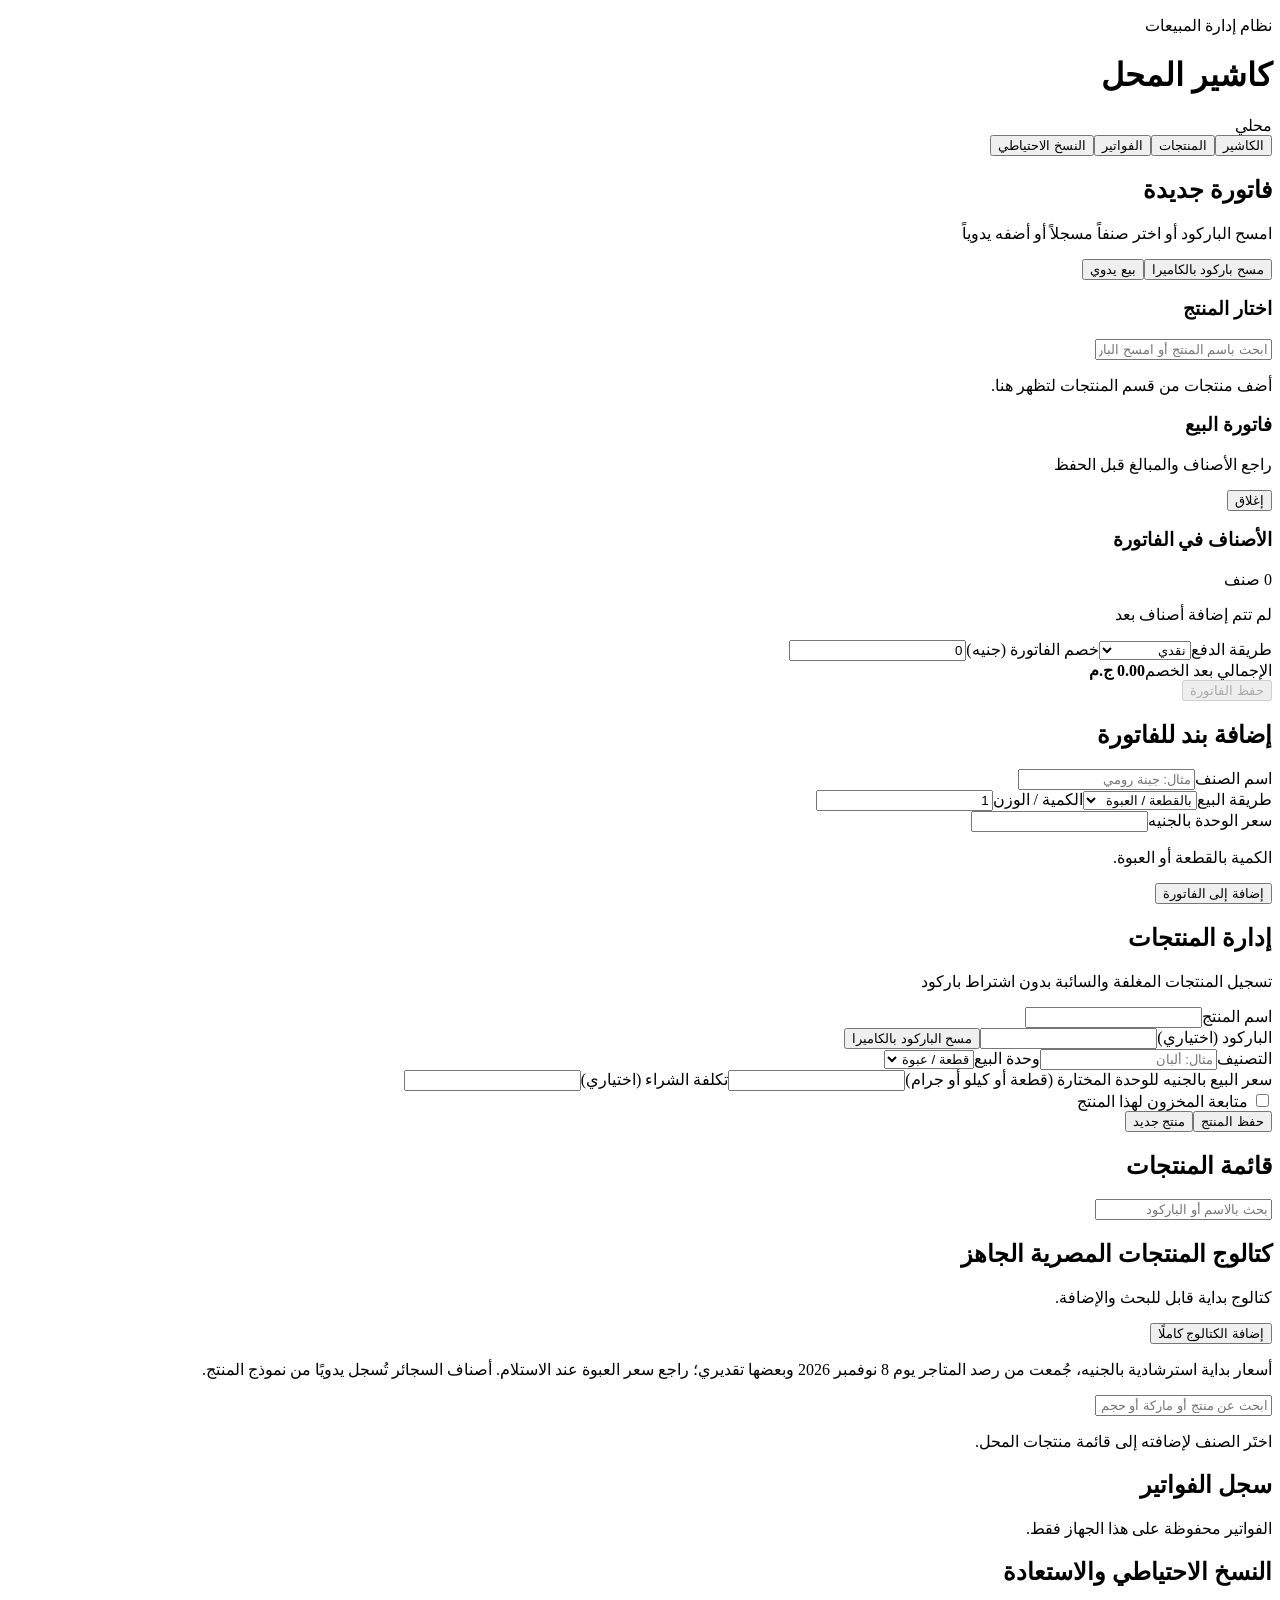
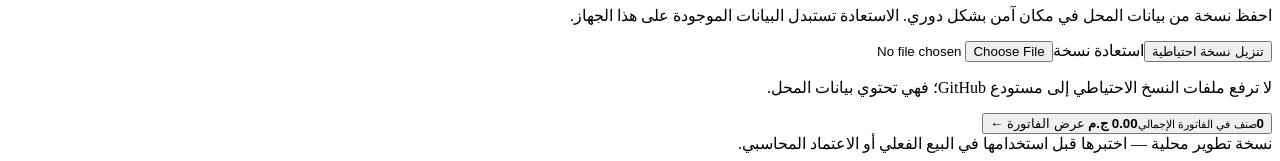
==== android-app/app/src/main/assets/www/index.html @ bf536044 "Add Android POS project file android-app/app/src/main/assets/www/index.html" ====
<!doctype html>
<html lang="ar" dir="rtl">
<head>
<meta charset="utf-8"><meta name="viewport" content="width=device-width,initial-scale=1,viewport-fit=cover">
<meta name="theme-color" content="#173f35"><meta name="description" content="برنامج كاشير ومبيعات محلي للمحلات الصغيرة">
<link rel="manifest" href="manifest.json"><link rel="stylesheet" href="styles.css"><title>كاشير المحل</title>
</head>
<body class="sales-view">
<header class="topbar"><div><p class="eyebrow">نظام إدارة المبيعات</p><h1 id="shopTitle">كاشير المحل</h1></div><span class="offline-tag" id="connectionState">محلي</span></header>
<nav class="tabs" aria-label="أقسام التطبيق">
<button class="tab active" data-view="sale">الكاشير</button><button class="tab" data-view="products">المنتجات</button><button class="tab" data-view="invoices">الفواتير</button><button class="tab" data-view="backup">النسخ الاحتياطي</button>
</nav>
<div id="scannerArea" class="scanner-area" hidden><video id="cameraPreview" playsinline></video><p id="scannerMessage">وجّه كاميرا الموبايل إلى باركود المنتج. عند سماع الرنة ارفع الباركود لمسح الصنف التالي.</p><button class="secondary" id="closeScanner">إغلاق المسح</button></div>
<main class="layout">
<section class="view active" id="view-sale">
<div class="panel">
<div class="section-heading"><div><h2>فاتورة جديدة</h2><p>امسح الباركود أو اختر صنفاً مسجلاً أو أضفه يدوياً</p></div></div>
<div class="actions"><button class="primary" id="scanButton">مسح باركود بالكاميرا</button><button class="secondary" id="manualButton">بيع يدوي</button></div>

<div class="mobile-product-browser">
  <div class="quick-head"><h3>اختار المنتج</h3><input id="quickSearch" placeholder="ابحث باسم المنتج أو امسح الباركود"></div>
  <div id="quickCategories" class="category-list"></div>
  <div id="quickProducts" class="quick-products"><p class="empty">أضف منتجات من قسم المنتجات لتظهر هنا.</p></div>
</div>
<div class="invoice-panel" id="invoicePanel" aria-label="فاتورة البيع">
  <div class="invoice-drawer-top"><div><h3>فاتورة البيع</h3><p>راجع الأصناف والمبالغ قبل الحفظ</p></div><button class="secondary" type="button" id="closeInvoice">إغلاق</button></div>
  <div class="cart-head"><h3>الأصناف في الفاتورة</h3><span id="cartCount">0 صنف</span></div>
  <div id="cartItems" class="cart-items"><p class="empty">لم تتم إضافة أصناف بعد</p></div>
  <div class="checkout-fields"><label>طريقة الدفع<select id="paymentMethod"><option value="cash">نقدي</option><option value="electronic">دفع إلكتروني</option><option value="credit">آجل</option></select></label><label>خصم الفاتورة (جنيه)<input id="discount" type="number" min="0" step="0.01" value="0"></label></div>
  <div class="total-row"><span>الإجمالي بعد الخصم</span><strong id="grandTotal">0.00 ج.م</strong></div>
  <button class="checkout" id="checkoutButton" disabled>حفظ الفاتورة</button>
</div>
</div>
<div class="panel form-panel" id="manualPanel"><h2>إضافة بند للفاتورة</h2>
<form id="itemForm"><label>اسم الصنف<input id="itemName" required placeholder="مثال: جبنة رومي"></label>
<div class="form-grid"><label>طريقة البيع<select id="saleType"><option value="piece">بالقطعة / العبوة</option><option value="weight">بالوزن (كيلو)</option><option value="manual">سعر مباشر يدوي</option></select></label><label>الكمية / الوزن<input id="itemQuantity" type="number" min="0.001" step="0.001" value="1" required></label></div>
<label>سعر الوحدة بالجنيه<input id="itemPrice" type="number" min="0" step="0.01" required></label><p class="hint" id="unitHint">الكمية بالقطعة أو العبوة.</p><button class="primary full">إضافة إلى الفاتورة</button></form></div>
</section>
<section class="view" id="view-products">
<div class="panel"><div class="section-heading"><div><h2>إدارة المنتجات</h2><p>تسجيل المنتجات المغلفة والسائبة بدون اشتراط باركود</p></div></div>
<form id="productForm"><input id="productId" type="hidden"><div class="form-grid"><label>اسم المنتج<input id="productName" required></label><div class="barcode-field"><label for="productBarcode">الباركود (اختياري)<input id="productBarcode" inputmode="numeric" autocomplete="off"></label><button class="secondary" type="button" id="scanProductBarcode">مسح الباركود بالكاميرا</button></div></div>
<div class="form-grid"><label>التصنيف<input id="productCategory" placeholder="مثال: ألبان"></label><label>وحدة البيع<select id="productUnit"><option value="piece">قطعة / عبوة</option><option value="kg">كيلو</option><option value="gram">جرام</option></select></label></div>
<div class="form-grid"><label>سعر البيع بالجنيه للوحدة المختارة (قطعة أو كيلو أو جرام)<input id="productPrice" type="number" min="0" step="0.01" required></label><label>تكلفة الشراء (اختياري)<input id="productCost" type="number" min="0" step="0.01"></label></div>
<label class="check-label"><input id="trackStock" type="checkbox"> متابعة المخزون لهذا المنتج</label><label id="stockLabel" hidden>الرصيد الحالي<input id="productStock" type="number" min="0" step="0.001" value="0"></label>
<div class="actions"><button class="primary" type="submit">حفظ المنتج</button><button class="secondary" type="button" id="resetProduct">منتج جديد</button></div></form></div>
<div class="panel"><div class="quick-head"><h2>قائمة المنتجات</h2><input id="productSearch" placeholder="بحث بالاسم أو الباركود"></div><div id="productList"></div></div>
<div class="panel catalog-panel">
  <div class="section-heading catalog-heading"><div><h2>كتالوج المنتجات المصرية الجاهز</h2><p id="catalogSummary">كتالوج بداية قابل للبحث والإضافة.</p></div><button class="primary" type="button" id="catalogImportAll">إضافة الكتالوج كاملًا</button></div>
  <p class="hint">أسعار بداية استرشادية بالجنيه، جُمعت من رصد المتاجر يوم 8 نوفمبر 2026 وبعضها تقديري؛ راجع سعر العبوة عند الاستلام. أصناف السجائر تُسجل يدويًا من نموذج المنتج.</p>
  <input id="catalogSearch" class="catalog-search" placeholder="ابحث عن منتج أو ماركة أو حجم">
  <div id="catalogCategories" class="category-list"></div>
  <div id="catalogList" class="catalog-list"></div>
  <p class="hint" id="catalogMessage">اختَر الصنف لإضافته إلى قائمة منتجات المحل.</p>
</div>
</section>
<section class="view" id="view-invoices"><div class="panel"><h2>سجل الفواتير</h2><p class="hint">الفواتير محفوظة على هذا الجهاز فقط.</p><div id="invoiceList"></div></div></section>
<section class="view" id="view-backup"><div class="panel"><h2>النسخ الاحتياطي والاستعادة</h2><p>احفظ نسخة من بيانات المحل في مكان آمن بشكل دوري. الاستعادة تستبدل البيانات الموجودة على هذا الجهاز.</p><div class="actions"><button class="primary" id="exportBackup">تنزيل نسخة احتياطية</button><label class="file-button">استعادة نسخة<input id="importBackup" type="file" accept="application/json"></label></div><p class="hint" id="backupMessage">لا ترفع ملفات النسخ الاحتياطي إلى مستودع GitHub؛ فهي تحتوي بيانات المحل.</p></div></section>
</main>
<div class="invoice-backdrop" id="invoiceBackdrop" hidden></div>
<button class="mobile-invoice-toggle" id="mobileInvoiceToggle" type="button" aria-controls="invoicePanel" aria-expanded="false">
  <span class="mobile-invoice-count"><strong id="mobileCartCount">0</strong><small>صنف في الفاتورة</small></span>
  <span class="mobile-invoice-total"><small>الإجمالي</small><strong id="mobileGrandTotal">0.00 ج.م</strong></span>
  <span class="mobile-invoice-action">عرض الفاتورة ←</span>
</button>
<footer>نسخة تطوير محلية — اختبرها قبل استخدامها في البيع الفعلي أو الاعتماد المحاسبي.</footer>
<script src="db.js"></script><script src="catalog.js"></script><script src="app.js"></script>
</body></html>
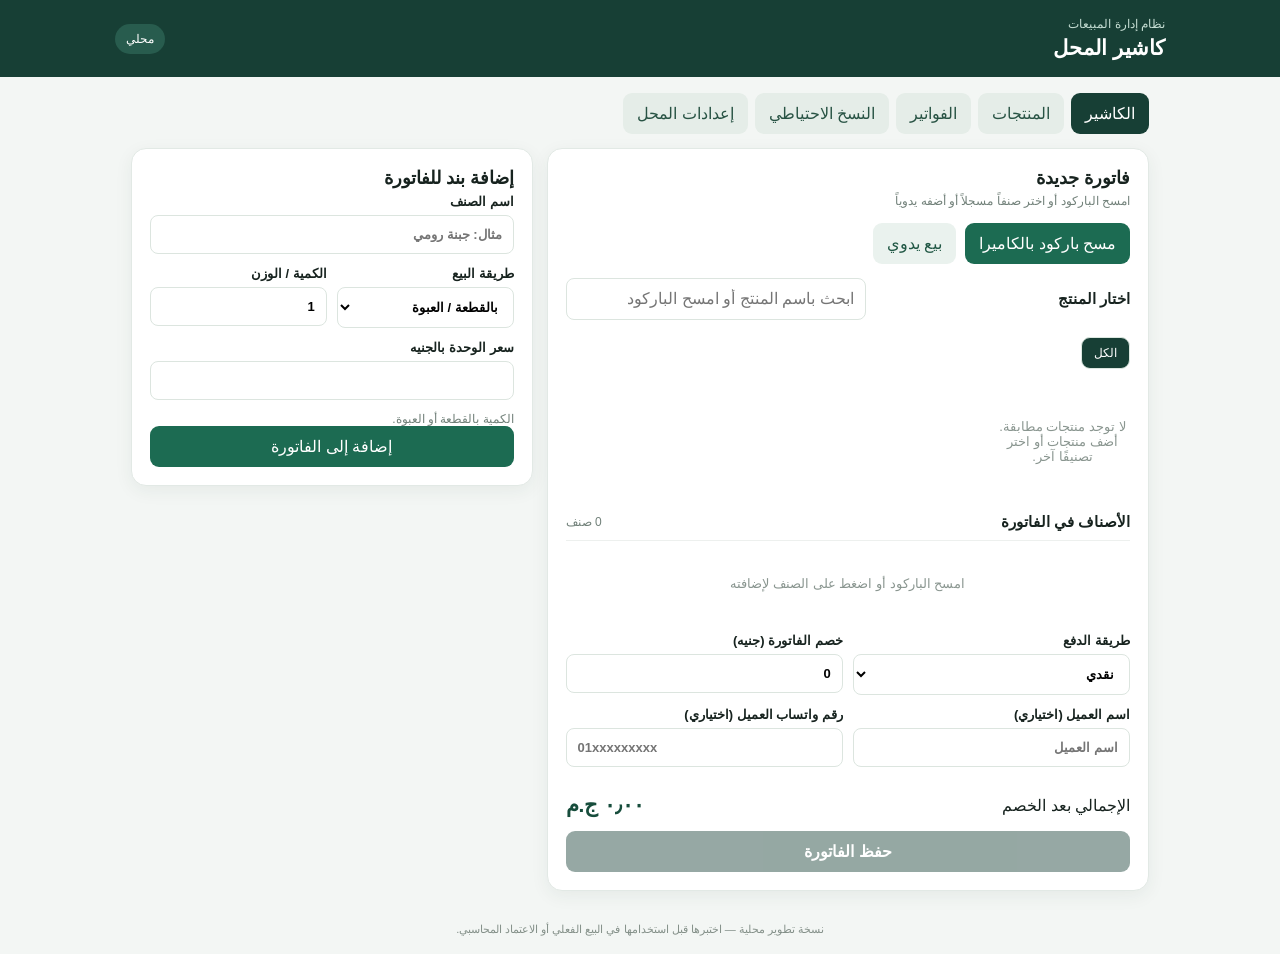
==== commit fd449714: "Sync Android bundled web assets with current POS" ====
--- a/android-app/app/src/main/assets/www/index.html
+++ b/android-app/app/src/main/assets/www/index.html
@@ -8,7 +8,7 @@
 <body class="sales-view">
 <header class="topbar"><div><p class="eyebrow">نظام إدارة المبيعات</p><h1 id="shopTitle">كاشير المحل</h1></div><span class="offline-tag" id="connectionState">محلي</span></header>
 <nav class="tabs" aria-label="أقسام التطبيق">
-<button class="tab active" data-view="sale">الكاشير</button><button class="tab" data-view="products">المنتجات</button><button class="tab" data-view="invoices">الفواتير</button><button class="tab" data-view="backup">النسخ الاحتياطي</button>
+<button class="tab active" data-view="sale">الكاشير</button><button class="tab" data-view="products">المنتجات</button><button class="tab" data-view="invoices">الفواتير</button><button class="tab" data-view="backup">النسخ الاحتياطي</button><button class="tab" data-view="settings">إعدادات المحل</button>
 </nav>
 <div id="scannerArea" class="scanner-area" hidden><video id="cameraPreview" playsinline></video><p id="scannerMessage">وجّه كاميرا الموبايل إلى باركود المنتج. عند سماع الرنة ارفع الباركود لمسح الصنف التالي.</p><button class="secondary" id="closeScanner">إغلاق المسح</button></div>
 <main class="layout">
@@ -27,6 +27,10 @@
   <div class="cart-head"><h3>الأصناف في الفاتورة</h3><span id="cartCount">0 صنف</span></div>
   <div id="cartItems" class="cart-items"><p class="empty">لم تتم إضافة أصناف بعد</p></div>
   <div class="checkout-fields"><label>طريقة الدفع<select id="paymentMethod"><option value="cash">نقدي</option><option value="electronic">دفع إلكتروني</option><option value="credit">آجل</option></select></label><label>خصم الفاتورة (جنيه)<input id="discount" type="number" min="0" step="0.01" value="0"></label></div>
+  <div class="form-grid invoice-customer-fields">
+    <label>اسم العميل (اختياري)<input id="customerName" autocomplete="name" placeholder="اسم العميل"></label>
+    <label>رقم واتساب العميل (اختياري)<input id="customerPhone" type="tel" inputmode="tel" autocomplete="tel" placeholder="01xxxxxxxxx"></label>
+  </div>
   <div class="total-row"><span>الإجمالي بعد الخصم</span><strong id="grandTotal">0.00 ج.م</strong></div>
   <button class="checkout" id="checkoutButton" disabled>حفظ الفاتورة</button>
 </div>
@@ -54,8 +58,35 @@
 </div>
 </section>
 <section class="view" id="view-invoices"><div class="panel"><h2>سجل الفواتير</h2><p class="hint">الفواتير محفوظة على هذا الجهاز فقط.</p><div id="invoiceList"></div></div></section>
+<section class="view" id="view-settings">
+  <div class="panel">
+    <h2>بيانات المحل والفاتورة</h2>
+    <p class="hint">تظهر البيانات التالية في الفواتير المطبوعة والمُرسلة. تحفظ محليًا على هذا الجهاز.</p>
+    <form id="shopSettingsForm">
+      <label>اسم المحل<input id="shopName" required maxlength="70" placeholder="اسم المحل"></label>
+      <div class="form-grid">
+        <label>رقم هاتف المحل<input id="shopPhone" type="tel" inputmode="tel" maxlength="24" placeholder="رقم التواصل"></label>
+        <label>عرض ورق الفاتورة<select id="paperWidth"><option value="58">58 مم</option><option value="80" selected>80 مم</option><option value="A4">A4</option></select></label>
+      </div>
+      <label>العنوان<input id="shopAddress" maxlength="140" placeholder="عنوان المحل"></label>
+      <label>عبارة أسفل الفاتورة<input id="receiptFooter" maxlength="120" value="شكراً لزيارتكم" placeholder="شكراً لزيارتكم"></label>
+      <button class="primary" type="submit">حفظ بيانات المحل</button>
+      <p class="hint" id="settingsMessage" role="status"></p>
+    </form>
+  </div>
+</section>
 <section class="view" id="view-backup"><div class="panel"><h2>النسخ الاحتياطي والاستعادة</h2><p>احفظ نسخة من بيانات المحل في مكان آمن بشكل دوري. الاستعادة تستبدل البيانات الموجودة على هذا الجهاز.</p><div class="actions"><button class="primary" id="exportBackup">تنزيل نسخة احتياطية</button><label class="file-button">استعادة نسخة<input id="importBackup" type="file" accept="application/json"></label></div><p class="hint" id="backupMessage">لا ترفع ملفات النسخ الاحتياطي إلى مستودع GitHub؛ فهي تحتوي بيانات المحل.</p></div></section>
 </main>
+<div class="receipt-modal-backdrop" id="receiptModal" hidden>
+  <section class="receipt-modal" role="dialog" aria-modal="true" aria-labelledby="receiptModalTitle">
+    <div class="receipt-modal-heading"><h2 id="receiptModalTitle">معاينة الفاتورة</h2><button class="secondary" id="closeReceiptModal" type="button">إغلاق</button></div>
+    <div class="receipt-preview" id="receiptPreview"></div>
+    <div class="receipt-actions">
+      <button class="primary" id="receiptPrint" type="button">طباعة الفاتورة</button>
+      <button class="secondary" id="receiptShare" type="button">مشاركة عبر واتساب</button>
+    </div>
+  </section>
+</div>
 <div class="invoice-backdrop" id="invoiceBackdrop" hidden></div>
 <button class="mobile-invoice-toggle" id="mobileInvoiceToggle" type="button" aria-controls="invoicePanel" aria-expanded="false">
   <span class="mobile-invoice-count"><strong id="mobileCartCount">0</strong><small>صنف في الفاتورة</small></span>
--- a/android-app/app/src/main/assets/www/styles.css
+++ b/android-app/app/src/main/assets/www/styles.css
@@ -0,0 +1,178 @@
+:root{font-family:Tahoma,Arial,sans-serif;color:#17231f;background:#f3f6f4}*{box-sizing:border-box}body{margin:0;min-height:100vh}.topbar{background:#173f35;color:#fff;padding:17px max(16px,calc((100vw - 1050px)/2));display:flex;justify-content:space-between;align-items:center;gap:12px}.eyebrow{margin:0 0 5px;color:#c5ddd3;font-size:12px}h1{font-size:21px;margin:0}.offline-tag{font-size:12px;background:#285c4e;padding:8px 11px;border-radius:20px}.tabs{max-width:1050px;margin:16px auto 0;padding:0 16px;display:flex;gap:7px;overflow:auto}.tab{background:#e5ede8;color:#285344;white-space:nowrap}.tab.active{background:#173f35;color:#fff}.layout{max-width:1050px;margin:14px auto;padding:0 16px}.view{display:none}.view.active{display:grid;grid-template-columns:1fr;gap:14px}.panel{background:#fff;border:1px solid #e2e9e5;border-radius:15px;padding:18px;box-shadow:0 5px 18px #183d3010}.section-heading,.quick-head,.cart-head{display:flex;justify-content:space-between;align-items:center;gap:12px}.section-heading{margin-bottom:15px}h2{font-size:18px;margin:0 0 5px}.section-heading p,.hint{font-size:12px;color:#718079;margin:0}.actions{display:flex;gap:9px;margin:12px 0;flex-wrap:wrap}button,.file-button{font:inherit;border:0;border-radius:9px;padding:11px 14px;cursor:pointer}.primary{background:#1c6b52;color:white}.secondary,.file-button{background:#eaf2ee;color:#205744}.full,.checkout{width:100%}.checkout{background:#173f35;color:white;font-weight:bold}.checkout:disabled{opacity:.45}label{display:block;font-size:13px;font-weight:bold;margin:0 0 12px}input,select{display:block;width:100%;margin-top:6px;padding:11px;border:1px solid #dce5df;border-radius:8px;background:white;font:inherit;min-width:0}.form-grid,.checkout-fields{display:grid;grid-template-columns:1fr 1fr;gap:10px}.checkout-fields{margin-top:14px}.cart-head{border-bottom:1px solid #edf0ee;padding:14px 0 9px}.cart-head h3,.quick-head h3{margin:0;font-size:15px}.cart-head span{font-size:12px;color:#718079}.cart-items{min-height:65px}.empty{text-align:center;color:#8a9690;padding:22px 0;font-size:13px}.cart-item,.product-row,.invoice-row{display:flex;justify-content:space-between;align-items:center;gap:10px;padding:11px 0;border-bottom:1px solid #edf0ee}.cart-item small,.product-row small,.invoice-row small{display:block;color:#75827b;margin-top:4px;font-size:11px}.remove{background:#fff0ee;color:#a13b30;padding:7px 9px}.total-row{display:flex;justify-content:space-between;align-items:center;padding:14px 0}.total-row strong{font-size:21px;color:#174d3c}.quick-head{margin:14px 0}.quick-head input{max-width:300px;margin:0}.quick-products{display:grid;grid-template-columns:repeat(auto-fill,minmax(115px,1fr));gap:8px}.quick-product{background:#f0f6f2;color:#1e5742;text-align:right;border:1px solid #e1ebe5}.quick-product small{display:block;font-size:10px;margin-top:5px;color:#687a70}.scanner-area{background:#f4f7f5;padding:12px;border-radius:10px;margin:12px 0}.scanner-area video{width:100%;max-height:230px;background:#14251d;border-radius:8px}.scanner-area p{font-size:12px}.form-panel{max-width:620px}.check-label{display:flex;align-items:center;gap:8px}.check-label input{width:auto;margin:0}.file-button{display:inline-flex;align-items:center;position:relative}.file-button input{position:absolute;inset:0;opacity:0;cursor:pointer}footer{text-align:center;color:#849089;font-size:11px;padding:18px}@media(min-width:800px){#view-sale.active{grid-template-columns:1.2fr .8fr;align-items:start}#view-sale .form-panel{grid-column:2;grid-row:1}#view-sale>.panel:first-child{grid-column:1;grid-row:1}}@media(max-width:560px){.topbar{padding:15px}.panel{padding:14px}.form-grid,.checkout-fields{grid-template-columns:1fr 1fr}.quick-head{align-items:flex-start;flex-direction:column}.quick-head input{max-width:none}.actions>*{flex:1;text-align:center}}
+/* Fast cashier controls */
+.category-list{display:flex;gap:7px;overflow-x:auto;padding:3px 0 10px;margin-bottom:5px}
+.category-chip{white-space:nowrap;background:#eef3f0;color:#345b4a;padding:8px 12px;font-size:12px;border:1px solid #dce8e0}
+.category-chip.active{background:#173f35;color:#fff}
+.quick-card{border:1px solid #e2ebe5;border-radius:10px;padding:7px;background:#fbfdfb;min-width:0}
+.quick-card .quick-product{width:100%;min-height:62px;padding:8px;text-align:right;display:flex;flex-direction:column;justify-content:center;gap:5px}
+.quick-product strong{font-size:13px;line-height:1.35}
+.quick-product small{font-size:11px}
+.weight-chips{display:grid;grid-template-columns:repeat(2,minmax(0,1fr));gap:5px;margin-top:6px}
+.weight-chips button,.qty-controls button{background:#eaf2ee;color:#205744;padding:7px 5px;font-size:11px}
+.qty-controls{display:flex;gap:5px;justify-content:flex-end;margin:6px 0}
+.qty-controls button{min-width:32px;font-size:17px;padding:3px 8px}
+.cart-item>div:last-child{display:flex;flex-direction:column;align-items:flex-end}
+.cart-item .remove{font-size:11px}
+.scanner-area video{object-fit:cover;max-height:260px}
+@media(max-width:560px){.quick-products{grid-template-columns:repeat(2,minmax(0,1fr))}.quick-card{padding:6px}.category-list{margin-left:-2px;margin-right:-2px}}
+
+/* Barcode capture in product form */
+.barcode-field{min-width:0}.barcode-field label{margin-bottom:7px}.barcode-field button{width:100%;font-size:12px;padding:9px 8px}.scanner-choice{display:block;width:100%;margin:7px 0;text-align:right;background:#eaf2ee;color:#205744;border:1px solid #dce8e0}
+
+/* Mobile cashier readability and large touch targets */
+.amount-field{display:block;width:min(100%,220px);margin:9px 0 6px;color:#245743;font-size:14px;font-weight:700}
+.amount-field input{margin-top:5px;min-height:46px;font-size:19px;font-weight:700;border:2px solid #9ab9aa;background:#fbfffc}
+.cart-item-info{flex:1;min-width:0}
+.cart-item-side{display:flex;flex-direction:column;align-items:flex-end;gap:5px}
+.cart-item-side>strong{font-size:18px;font-variant-numeric:tabular-nums}
+.catalog-panel{margin-top:14px}
+.catalog-heading{align-items:flex-start;flex-wrap:wrap}
+.catalog-heading>button{min-height:44px}
+.catalog-search{font-size:17px;margin:10px 0 12px}
+.catalog-list{display:grid;grid-template-columns:1fr 1fr;gap:8px;max-height:520px;overflow:auto;padding:2px}
+.catalog-row{display:flex;align-items:center;justify-content:space-between;gap:8px;min-width:0;padding:10px;border:1px solid #e3ebe6;border-radius:10px;background:#fbfdfb}
+.catalog-row>div{min-width:0;flex:1}
+.catalog-row strong{display:block;font-size:14px;line-height:1.4}
+.catalog-row small{display:block;margin-top:5px;color:#65766d;font-size:12px}
+.catalog-row button{min-width:66px;min-height:42px;padding:8px;font-size:13px;flex-shrink:0}
+.catalog-added{background:#e8efeb;color:#62756b;cursor:default}
+@media(max-width:640px){
+  body{font-size:16px}
+  .topbar{padding:calc(14px + env(safe-area-inset-top)) 12px 14px}
+  h1{font-size:23px}
+  .eyebrow,.offline-tag{font-size:13px}
+  .tabs{position:sticky;top:0;z-index:20;max-width:none;margin:0;padding:8px 9px;background:#fff;border-bottom:1px solid #e4ebe6;gap:6px}
+  .tab{min-height:44px;padding:10px 13px;font-size:15px}
+  .layout{padding:0 9px;margin:10px auto}
+  .panel{padding:15px;border-radius:13px}
+  .section-heading{align-items:flex-start}
+  h2{font-size:20px}
+  .section-heading p,.hint{font-size:14px;line-height:1.55}
+  label{font-size:15px}
+  input,select{min-height:47px;padding:11px 12px;font-size:18px}
+  button,.file-button{min-height:44px;padding:10px 13px;font-size:15px}
+  .form-grid,.checkout-fields{grid-template-columns:1fr}
+  .quick-head{align-items:stretch;flex-direction:column}
+  .quick-head input{max-width:none}
+  .quick-products{grid-template-columns:repeat(2,minmax(0,1fr));gap:8px}
+  .quick-card{padding:7px}
+  .quick-card .quick-product{min-height:76px;padding:10px}
+  .quick-product strong{font-size:15px;line-height:1.45}
+  .quick-product small{font-size:13px}
+  .category-chip{min-height:42px;font-size:14px;padding:9px 13px}
+  .weight-chips button{min-height:44px;font-size:14px}
+  .cart-item{align-items:stretch;flex-direction:column;gap:8px;padding:13px 0}
+  .cart-item-info>strong{font-size:17px;line-height:1.5}
+  .cart-item-info small{font-size:13px;line-height:1.5}
+  .cart-item-side{flex-direction:row;align-items:center;justify-content:space-between;flex-wrap:wrap}
+  .cart-item-side>strong{font-size:20px}
+  .qty-controls button{min-width:42px;min-height:42px;font-size:20px}
+  .remove{min-height:40px;font-size:14px!important}
+  .amount-field{width:100%;max-width:260px;font-size:15px}
+  .total-row strong{font-size:24px}
+  .checkout{min-height:52px;font-size:18px}
+  .product-row,.invoice-row{align-items:flex-start;flex-wrap:wrap}
+  .product-row strong,.invoice-row strong{font-size:16px}
+  .product-row small,.invoice-row small{font-size:13px}
+  .product-row button,.invoice-row button{min-height:42px}
+  .barcode-field button{font-size:15px}
+  .scanner-area{padding:10px}
+  .scanner-area video{max-height:300px}
+  .scanner-area p{font-size:14px;line-height:1.5}
+  .catalog-list{grid-template-columns:1fr;max-height:440px}
+  .catalog-row{padding:11px}
+  .catalog-row strong{font-size:15px}
+  .catalog-row small{font-size:13px}
+  footer{font-size:12px;padding:16px 12px}
+}
+@media(min-width:641px) and (max-width:900px){.catalog-list{grid-template-columns:1fr 1fr}}
+
+/* Mobile cashier redesign: clear product area + always-visible invoice entry */
+.mobile-product-browser{min-width:0}
+.invoice-drawer-top,.mobile-invoice-toggle,.invoice-backdrop{display:none}
+@media(max-width:640px){
+  body{padding-bottom:0;overflow-x:hidden}
+  .topbar{padding:12px 13px calc(12px + env(safe-area-inset-top));min-height:66px}
+  .eyebrow{font-size:11px;margin-bottom:3px}
+  h1{font-size:20px}
+  .offline-tag{font-size:11px;padding:6px 9px}
+  .tabs{position:sticky;top:0;z-index:25;margin:0;padding:7px 8px;gap:6px;box-shadow:0 2px 7px #173f350b}
+  .tab{flex:1;text-align:center;min-height:40px;padding:8px 6px;font-size:13px}
+  .layout{width:100%;max-width:100%;margin:9px auto 0;padding:0 8px 92px}
+  #view-sale.active{display:block}
+  #view-sale>.panel:first-child{width:100%;max-width:none;margin:0;padding:10px;background:transparent;border:0;box-shadow:none}
+  #view-sale>.form-panel{width:100%;max-width:none;margin:12px 0 0;padding:13px}
+  #view-sale .section-heading{margin:0 2px 8px;align-items:center}
+  #view-sale .section-heading h2{font-size:17px;margin:0}
+  #view-sale .section-heading p{font-size:12px;margin-top:3px}
+  #view-sale .actions{display:grid;grid-template-columns:1fr 1fr;gap:7px;margin:8px 0 11px}
+  #view-sale .actions button{min-height:42px;padding:9px 7px;font-size:13px}
+  .mobile-product-browser{padding:11px;background:#fff;border:1px solid #e1e9e4;border-radius:14px;box-shadow:0 2px 8px #183d3008}
+  .quick-head{display:block;margin:0 0 8px}
+  .quick-head h3{font-size:15px;margin:0 0 7px}
+  .quick-head input{width:100%;max-width:none;height:43px;min-height:43px;margin:0;font-size:14px;padding:8px 11px}
+  .category-list{display:flex;flex-wrap:nowrap;gap:6px;overflow-x:auto;overflow-y:hidden;margin:0 -2px 8px;padding:2px 2px 7px;scrollbar-width:thin}
+  .category-chip{flex:0 0 auto;min-height:35px;padding:7px 10px;font-size:12px;border-radius:18px}
+  .quick-products{display:grid;grid-template-columns:repeat(2,minmax(0,1fr));gap:7px;align-items:stretch}
+  .quick-card{min-width:0;overflow:hidden;padding:6px;border-radius:10px;border:1px solid #e5ece7;background:#fbfdfb}
+  .quick-card .quick-product{display:flex;width:100%;min-width:0;min-height:61px;flex-direction:column;justify-content:center;align-items:flex-start;gap:4px;padding:7px 8px;border:0;border-radius:7px;background:#f0f6f2;text-align:right}
+  .quick-product strong{display:-webkit-box;max-width:100%;overflow:hidden;-webkit-box-orient:vertical;-webkit-line-clamp:2;font-size:12px;line-height:1.35;overflow-wrap:anywhere}
+  .quick-product small{font-size:11px;line-height:1.25;white-space:normal}
+  .weight-chips{display:grid;grid-template-columns:repeat(2,minmax(0,1fr));gap:4px;margin-top:5px}
+  .weight-chips button{min-width:0;min-height:34px;padding:5px 2px;font-size:11px;border-radius:6px}
+  .invoice-panel{position:fixed;z-index:51;right:0;bottom:0;left:0;width:100%;max-width:100%;max-height:82dvh;margin:0;padding:14px 13px calc(13px + env(safe-area-inset-bottom));overflow-y:auto;overscroll-behavior:contain;background:#fff;border:0;border-radius:19px 19px 0 0;box-shadow:0 -12px 35px #10271d30;transform:translateY(105%);visibility:hidden;pointer-events:none;transition:transform .22s ease,visibility .22s}
+  body.invoice-open .invoice-panel{transform:translateY(0);visibility:visible;pointer-events:auto}
+  .invoice-drawer-top{display:flex;justify-content:space-between;align-items:center;gap:10px;margin:0 0 5px;padding-bottom:9px;border-bottom:1px solid #edf1ee}
+  .invoice-drawer-top h3{font-size:17px;margin:0}
+  .invoice-drawer-top p{font-size:11px;color:#77847d;margin:3px 0 0}
+  .invoice-drawer-top button{min-height:36px;padding:6px 12px;font-size:12px}
+  .cart-head{margin:0;padding:9px 0 7px;border-bottom:1px solid #edf1ee}
+  .cart-head h3{font-size:13px}
+  .cart-head span{font-size:12px}
+  .cart-items{min-height:35px;max-height:31dvh;overflow-y:auto;overscroll-behavior:contain}
+  .cart-item{display:flex;flex-direction:row;align-items:center;gap:8px;padding:9px 0}
+  .cart-item-info{flex:1 1 58%;min-width:0}
+  .cart-item-info>strong{display:block;font-size:13px;line-height:1.4;overflow-wrap:anywhere}
+  .cart-item-info small{font-size:10px;line-height:1.3}
+  .amount-field{width:100%;max-width:150px;margin:5px 0 2px;font-size:11px}
+  .amount-field input{height:36px;min-height:36px;padding:5px 8px;margin-top:3px;font-size:15px}
+  .cart-item-side{flex:0 0 auto;max-width:40%;display:flex;flex-direction:column;align-items:flex-end;gap:3px}
+  .cart-item-side>strong{font-size:14px;white-space:nowrap}
+  .qty-controls{gap:4px;margin:1px 0}
+  .qty-controls button{min-width:32px;min-height:31px;padding:2px 8px;font-size:16px}
+  .cart-item .remove{min-height:27px;padding:3px 8px;font-size:10px!important}
+  .checkout-fields{display:grid;grid-template-columns:1fr 1fr;gap:8px;margin-top:8px}
+  .checkout-fields label{min-width:0;margin:0;font-size:11px}
+  .checkout-fields input,.checkout-fields select{height:39px;min-height:39px;margin-top:3px;padding:5px 7px;font-size:13px}
+  .total-row{padding:9px 0 7px;font-size:13px}
+  .total-row strong{font-size:18px}
+  .checkout{min-height:44px;padding:9px;font-size:15px}
+  .invoice-backdrop:not([hidden]){display:block;position:fixed;z-index:50;inset:0;background:#0b1812a6;backdrop-filter:blur(2px)}
+  .mobile-invoice-toggle{position:fixed;z-index:40;right:9px;bottom:calc(8px + env(safe-area-inset-bottom));left:9px;display:flex;align-items:center;justify-content:space-between;gap:9px;min-height:62px;padding:8px 12px;border:0;border-radius:13px;background:#173f35;color:#fff;box-shadow:0 5px 20px #10271d45;text-align:right}
+  .mobile-invoice-count,.mobile-invoice-total{display:flex;flex-direction:column;align-items:flex-start;gap:2px;min-width:0}
+  .mobile-invoice-count strong{font-size:20px;line-height:1}
+  .mobile-invoice-count small,.mobile-invoice-total small{font-size:10px;color:#d3e4dc}
+  .mobile-invoice-total strong{font-size:14px;white-space:nowrap}
+  .mobile-invoice-action{padding:8px 10px;border-radius:8px;background:#2b6553;font-size:12px;white-space:nowrap}
+  body.invoice-open .mobile-invoice-toggle{display:none}
+  body:not(.sales-view) .mobile-invoice-toggle{display:none}
+  #view-products.active{display:block}
+  #view-products>.panel{margin-bottom:10px;padding:12px;border-radius:12px}
+  #view-products .section-heading h2,#view-products h2{font-size:17px}
+  #view-products .section-heading p,#view-products .hint{font-size:12px}
+  #view-products .quick-head{display:flex;flex-direction:column;align-items:stretch;gap:6px}
+  #view-products .quick-head input{max-width:none}
+  #view-products .form-grid{grid-template-columns:1fr}
+  #view-products .catalog-list{grid-template-columns:1fr;max-height:360px}
+  footer{padding:12px 10px;font-size:10px}
+}
+@media(max-width:360px){
+  .mobile-invoice-toggle{gap:5px;padding:7px 8px}
+  .mobile-invoice-action{padding:7px 8px;font-size:11px}
+  .checkout-fields{grid-template-columns:1fr}
+  .cart-item-side{max-width:38%}
+}
+@media(min-width:641px){
+  .invoice-panel{display:block}
+  .invoice-drawer-top{display:none}
+}
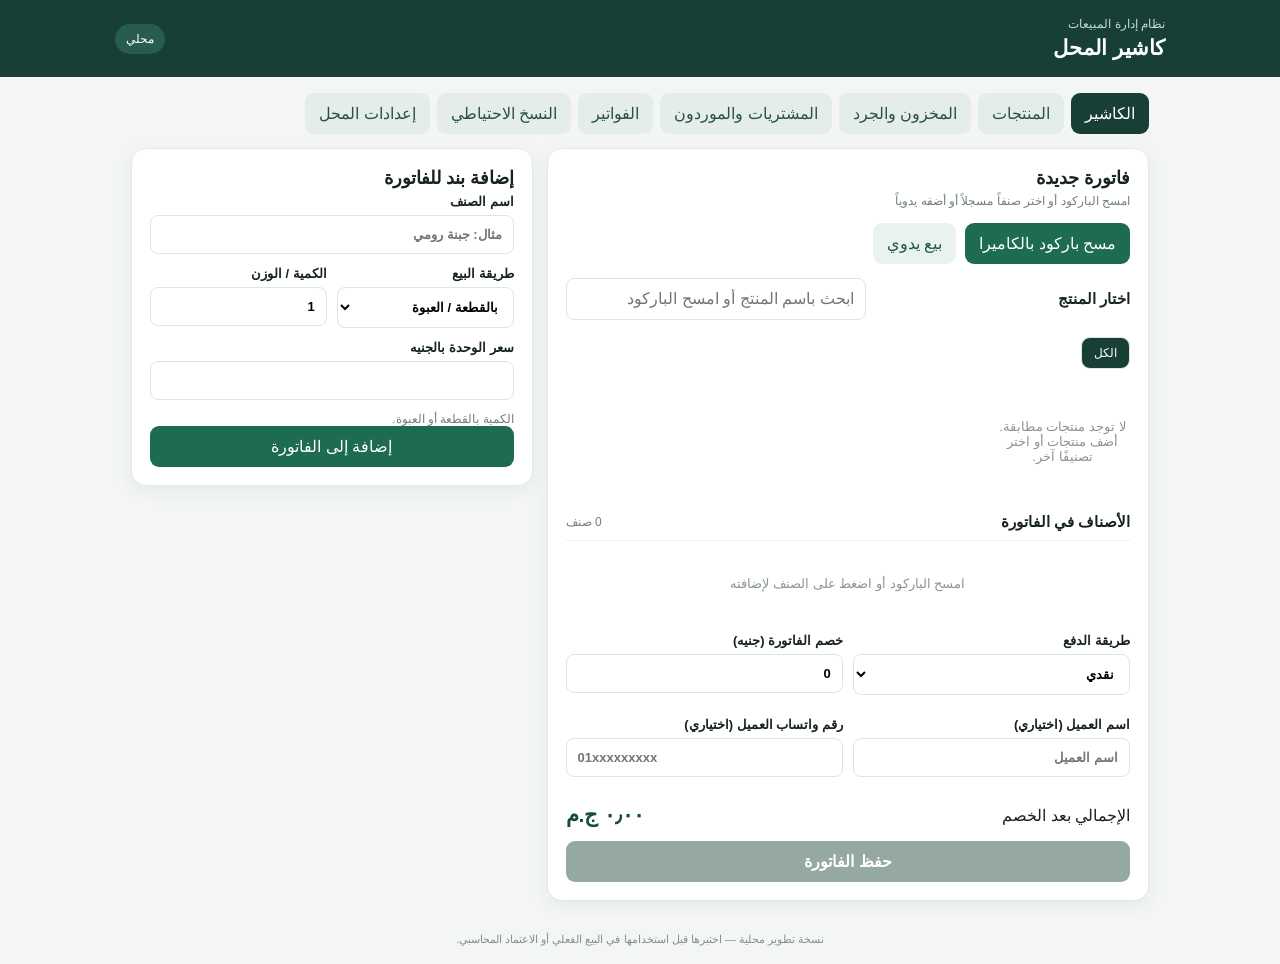
==== commit 6a987175: "Sync Android app assets for inventory and purchasing release" ====
--- a/android-app/app/src/main/assets/www/index.html
+++ b/android-app/app/src/main/assets/www/index.html
@@ -8,7 +8,7 @@
 <body class="sales-view">
 <header class="topbar"><div><p class="eyebrow">نظام إدارة المبيعات</p><h1 id="shopTitle">كاشير المحل</h1></div><span class="offline-tag" id="connectionState">محلي</span></header>
 <nav class="tabs" aria-label="أقسام التطبيق">
-<button class="tab active" data-view="sale">الكاشير</button><button class="tab" data-view="products">المنتجات</button><button class="tab" data-view="invoices">الفواتير</button><button class="tab" data-view="backup">النسخ الاحتياطي</button><button class="tab" data-view="settings">إعدادات المحل</button>
+<button class="tab active" data-view="sale">الكاشير</button><button class="tab" data-view="products">المنتجات</button><button class="tab" data-view="inventory">المخزون والجرد</button><button class="tab" data-view="purchases">المشتريات والموردون</button><button class="tab" data-view="invoices">الفواتير</button><button class="tab" data-view="backup">النسخ الاحتياطي</button><button class="tab" data-view="settings">إعدادات المحل</button>
 </nav>
 <div id="scannerArea" class="scanner-area" hidden><video id="cameraPreview" playsinline></video><p id="scannerMessage">وجّه كاميرا الموبايل إلى باركود المنتج. عند سماع الرنة ارفع الباركود لمسح الصنف التالي.</p><button class="secondary" id="closeScanner">إغلاق المسح</button></div>
 <main class="layout">
@@ -45,7 +45,7 @@
 <form id="productForm"><input id="productId" type="hidden"><div class="form-grid"><label>اسم المنتج<input id="productName" required></label><div class="barcode-field"><label for="productBarcode">الباركود (اختياري)<input id="productBarcode" inputmode="numeric" autocomplete="off"></label><button class="secondary" type="button" id="scanProductBarcode">مسح الباركود بالكاميرا</button></div></div>
 <div class="form-grid"><label>التصنيف<input id="productCategory" placeholder="مثال: ألبان"></label><label>وحدة البيع<select id="productUnit"><option value="piece">قطعة / عبوة</option><option value="kg">كيلو</option><option value="gram">جرام</option></select></label></div>
 <div class="form-grid"><label>سعر البيع بالجنيه للوحدة المختارة (قطعة أو كيلو أو جرام)<input id="productPrice" type="number" min="0" step="0.01" required></label><label>تكلفة الشراء (اختياري)<input id="productCost" type="number" min="0" step="0.01"></label></div>
-<label class="check-label"><input id="trackStock" type="checkbox"> متابعة المخزون لهذا المنتج</label><label id="stockLabel" hidden>الرصيد الحالي<input id="productStock" type="number" min="0" step="0.001" value="0"></label>
+<label class="check-label"><input id="trackStock" type="checkbox"> متابعة المخزون لهذا المنتج</label><div id="stockLabel" hidden><div class="form-grid"><label>الرصيد الحالي<input id="productStock" type="number" min="0" step="0.001" value="0"></label><label>حد التنبيه عند الوصول إلى<input id="productMinStock" type="number" min="0" step="0.001" value="0"></label></div><p class="hint">عند وصول الرصيد إلى هذا الحد يظهر الصنف في تنبيهات النواقص. اتركه صفرًا لإيقاف التنبيه.</p></div>
 <div class="actions"><button class="primary" type="submit">حفظ المنتج</button><button class="secondary" type="button" id="resetProduct">منتج جديد</button></div></form></div>
 <div class="panel"><div class="quick-head"><h2>قائمة المنتجات</h2><input id="productSearch" placeholder="بحث بالاسم أو الباركود"></div><div id="productList"></div></div>
 <div class="panel catalog-panel">
@@ -57,6 +57,128 @@
   <p class="hint" id="catalogMessage">اختَر الصنف لإضافته إلى قائمة منتجات المحل.</p>
 </div>
 </section>
+
+<section class="view" id="view-inventory">
+  <div class="panel">
+    <div class="section-heading">
+      <div><h2>ملخص المخزون</h2><p>الأرصدة الحالية والتنبيهات وقيمة المخزون بالتكلفة المسجلة</p></div>
+      <button class="secondary" id="refreshInventory" type="button">تحديث</button>
+    </div>
+    <div class="stock-summary-grid">
+      <article class="stock-stat"><span>أصناف تتابع مخزونها</span><strong id="stockTrackedCount">0</strong></article>
+      <article class="stock-stat"><span>تحت حد الطلب</span><strong id="stockLowCount">0</strong></article>
+      <article class="stock-stat"><span>نفد المخزون</span><strong id="stockOutCount">0</strong></article>
+      <article class="stock-stat"><span>قيمة المخزون بالتكلفة</span><strong id="stockCostValue">0.00 ج.م</strong></article>
+    </div>
+  </div>
+
+  <div class="panel">
+    <div class="section-heading"><div><h2>تنبيهات المخزون</h2><p>الأصناف التي وصلت إلى حد إعادة الطلب أو نفدت</p></div></div>
+    <div id="inventoryAlerts"><p class="empty">لا توجد تنبيهات.</p></div>
+  </div>
+
+  <div class="panel">
+    <h2>تسوية حركة مخزون</h2>
+    <p class="hint">لتسجيل زيادة أو نقص أو ضبط الرصيد الفعلي مع كتابة سبب واضح. كل تسوية تسجل في سجل الحركة.</p>
+    <form id="stockAdjustmentForm">
+      <label>الصنف<select id="adjustProduct" required></select></label>
+      <div class="form-grid">
+        <label>نوع التسوية<select id="adjustmentType"><option value="add">إضافة كمية</option><option value="remove">خصم كمية</option><option value="set">ضبط الرصيد إلى كمية</option></select></label>
+        <label>الكمية<input id="adjustmentQuantity" type="number" min="0" step="0.001" required inputmode="decimal"></label>
+      </div>
+      <label>سبب التسوية<input id="adjustmentReason" maxlength="120" required placeholder="مثال: بضاعة تالفة / رصيد افتتاحي / تصحيح خطأ"></label>
+      <button class="primary" type="submit">حفظ حركة المخزون</button>
+      <p class="hint" id="adjustmentMessage" role="status"></p>
+    </form>
+  </div>
+
+  <div class="panel">
+    <div class="section-heading"><div><h2>جرد فعلي</h2><p>قارن الكميات الفعلية بالأرصدة المسجلة واعتمد الفروق دفعة واحدة</p></div><button class="primary" id="startStocktakeButton" type="button">بدء جرد جديد</button></div>
+    <div id="stocktakeEditor" hidden>
+      <p class="hint">الجرد الحالي يشمل الأصناف المفعّل لها تتبع المخزون. أدخل الكمية التي وجدتها فعليًا؛ اترك الكمية كما هي إذا لم تعدّ الصنف.</p>
+      <div id="stocktakeRows"></div>
+      <div class="actions"><button class="primary" id="completeStocktakeButton" type="button">اعتماد الجرد وتسوية الأرصدة</button><button class="secondary" id="cancelStocktakeButton" type="button">إلغاء</button></div>
+      <p class="hint" id="stocktakeMessage" role="status"></p>
+    </div>
+    <div id="stocktakeHistory"></div>
+  </div>
+
+  <div class="panel">
+    <div class="section-heading"><div><h2>رصيد الأصناف</h2><p>كل الأصناف التي تتابع مخزونها حاليًا</p></div></div>
+    <div class="table-scroll" id="inventoryTable"></div>
+  </div>
+
+  <div class="panel">
+    <div class="section-heading"><div><h2>آخر حركات المخزون</h2><p>بيع وشراء وتسويات وجرد</p></div></div>
+    <div id="movementList"></div>
+  </div>
+</section>
+
+<section class="view" id="view-purchases">
+  <div class="panel">
+    <h2>إضافة مورد</h2>
+    <form id="supplierForm">
+      <label>اسم المورد<input id="supplierName" required maxlength="90" placeholder="اسم المورد أو الشركة"></label>
+      <div class="form-grid">
+        <label>رقم الهاتف<input id="supplierPhone" type="tel" inputmode="tel" maxlength="24" placeholder="رقم التواصل"></label>
+        <label>رصيد سابق مستحق للمورد (جنيه)<input id="supplierOpeningBalance" type="number" min="0" step="0.01" value="0"></label>
+      </div>
+      <button class="primary" type="submit">حفظ المورد</button>
+      <p class="hint" id="supplierMessage" role="status"></p>
+    </form>
+  </div>
+
+  <div class="panel">
+    <h2>فاتورة مشتريات جديدة</h2>
+    <p class="hint">إضافة المشتريات تزيد رصيد المخزون تلقائيًا، وتحدّث تكلفة الصنف بمتوسط التكلفة المرجح. اختر المورد والمبلغ المدفوع لحساب المديونية.</p>
+    <form id="purchaseItemForm">
+      <label>الصنف<select id="purchaseProduct" required></select></label>
+      <div class="form-grid">
+        <label>الكمية<input id="purchaseQuantity" type="number" min="0.001" step="0.001" value="1" required inputmode="decimal"></label>
+        <label>تكلفة الوحدة<input id="purchaseUnitCost" type="number" min="0" step="0.01" required inputmode="decimal"></label>
+      </div>
+      <button class="secondary" type="submit">إضافة إلى المشتريات</button>
+    </form>
+    <div id="purchaseDraftList"><p class="empty">لم تتم إضافة أصناف إلى فاتورة الشراء.</p></div>
+    <div class="purchase-total-row"><span>إجمالي المشتريات</span><strong id="purchaseDraftTotal">0.00 ج.م</strong></div>
+    <label>المورد<select id="purchaseSupplier"><option value="">بدون مورد محدد</option></select></label>
+    <div class="form-grid">
+      <label>المدفوع الآن<input id="purchasePaidAmount" type="number" min="0" step="0.01" value="0" inputmode="decimal"></label><p class="hint" id="purchaseDuePreview">المتبقي بعد السداد: 0.00 ج.م</p>
+      <label>طريقة الدفع<select id="purchasePaymentMethod"><option value="cash">نقدي</option><option value="electronic">إلكتروني</option></select></label>
+    </div>
+    <label>ملاحظة / رقم فاتورة المورد<input id="purchaseNote" maxlength="140" placeholder="اختياري"></label>
+    <button class="checkout" id="savePurchaseButton" type="button" disabled>حفظ فاتورة المشتريات وتحديث المخزون</button>
+    <p class="hint" id="purchaseMessage" role="status"></p>
+  </div>
+
+  <div class="panel">
+    <h2>سداد حساب مورد</h2>
+    <p class="hint">سجل أي دفعة لاحقة للمورد؛ سيتم خصمها من رصيده المستحق.</p>
+    <form id="supplierPaymentForm">
+      <label>المورد<select id="paymentSupplier" required></select></label>
+      <div class="form-grid">
+        <label>مبلغ السداد<input id="supplierPaymentAmount" type="number" min="0.01" step="0.01" required inputmode="decimal"></label>
+        <label>طريقة السداد<select id="supplierPaymentMethod"><option value="cash">نقدي</option><option value="electronic">إلكتروني</option></select></label>
+      </div>
+      <label>ملاحظة<input id="supplierPaymentNote" maxlength="140" placeholder="رقم إيصال أو ملاحظة"></label>
+      <button class="primary" type="submit">تسجيل السداد</button>
+      <p class="hint" id="supplierPaymentMessage" role="status"></p>
+    </form>
+  </div>
+
+  <div class="panel">
+    <div class="section-heading"><div><h2>الموردون وأرصدتهم</h2><p>الرصيد الموجب يعني مبلغًا مستحقًا للمورد</p></div></div>
+    <div id="supplierList"></div>
+    <label>كشف حساب مورد<select id="statementSupplier"></select></label>
+    <div id="supplierStatement"><p class="empty">اختر موردًا لعرض كشف حسابه.</p></div>
+  </div>
+
+  <div class="panel">
+    <div class="section-heading"><div><h2>سجل المشتريات</h2><p>فواتير الشراء والمدفوع والمتبقي</p></div></div>
+    <div id="purchaseHistory"></div>
+  </div>
+</section>
+
 <section class="view" id="view-invoices"><div class="panel"><h2>سجل الفواتير</h2><p class="hint">الفواتير محفوظة على هذا الجهاز فقط.</p><div id="invoiceList"></div></div></section>
 <section class="view" id="view-settings">
   <div class="panel">
--- a/android-app/app/src/main/assets/www/styles.css
+++ b/android-app/app/src/main/assets/www/styles.css
@@ -176,3 +176,41 @@
   .invoice-panel{display:block}
   .invoice-drawer-top{display:none}
 }
+
+
+/* Receipt and store-profile experience */
+.invoice-customer-fields{margin-top:10px}
+.invoice-row{flex-wrap:wrap}
+.invoice-actions{display:flex;gap:6px;flex-wrap:wrap}
+.invoice-actions button{padding:8px 10px;font-size:12px}
+.receipt-modal-backdrop{position:fixed;inset:0;z-index:1200;background:rgba(9,22,17,.68);display:flex;align-items:center;justify-content:center;padding:12px}
+.receipt-modal-backdrop[hidden]{display:none}
+.receipt-modal{width:min(100%,520px);max-height:94dvh;overflow:hidden;display:flex;flex-direction:column;gap:12px;background:#f4f6f4;border-radius:16px;padding:14px;box-shadow:0 18px 60px rgba(0,0,0,.28)}
+.receipt-modal-heading{display:flex;align-items:center;justify-content:space-between;gap:10px}
+.receipt-modal-heading h2{margin:0}
+.receipt-preview{overflow:auto;overscroll-behavior:contain;max-height:65dvh;background:#fff;border:1px solid #e1e7e3;border-radius:10px;padding:12px}
+.receipt-paper{margin:0 auto;color:#111;background:#fff;font-size:12px}
+.receipt-brand{text-align:center;border-bottom:1px dashed #9aa39d;padding-bottom:8px;margin-bottom:8px}
+.receipt-brand h2{font-size:18px;margin:0 0 5px}
+.receipt-brand p{margin:3px 0;font-size:11px}
+.receipt-meta{display:flex;justify-content:space-between;gap:8px;margin:8px 0}
+.receipt-meta div{display:flex;flex-direction:column;gap:3px}
+.receipt-meta span,.receipt-customer{font-size:10px;color:#424b45}
+.receipt-customer{border-block:1px dashed #aaa;padding:6px 0;margin:6px 0}
+.receipt-customer span{display:block;margin-top:3px}
+.receipt-table{width:100%;border-collapse:collapse;font-size:10px}
+.receipt-table th,.receipt-table td{padding:5px 3px;border-bottom:1px solid #e3e5e3;text-align:right;vertical-align:top}
+.receipt-table th{background:#f1f3f1}
+.receipt-totals{margin-top:8px;border-top:1px dashed #999;padding-top:6px}
+.receipt-totals div{display:flex;justify-content:space-between;gap:8px;padding:3px 0}
+.receipt-grand{font-size:15px;border-top:1px solid #555;margin-top:4px;padding-top:7px!important}
+.receipt-payment{font-size:11px;margin:8px 0}
+.receipt-paper footer{text-align:center;border-top:1px dashed #999;padding-top:8px;margin-top:10px;font-weight:bold}
+.receipt-actions{display:grid;grid-template-columns:1fr 1fr;gap:8px}
+@media(max-width:420px){
+  .receipt-modal{padding:10px;border-radius:12px}
+  .receipt-modal-backdrop{padding:7px}
+  .invoice-actions{width:100%}
+  .invoice-actions button{flex:1}
+  .receipt-actions{grid-template-columns:1fr}
+}
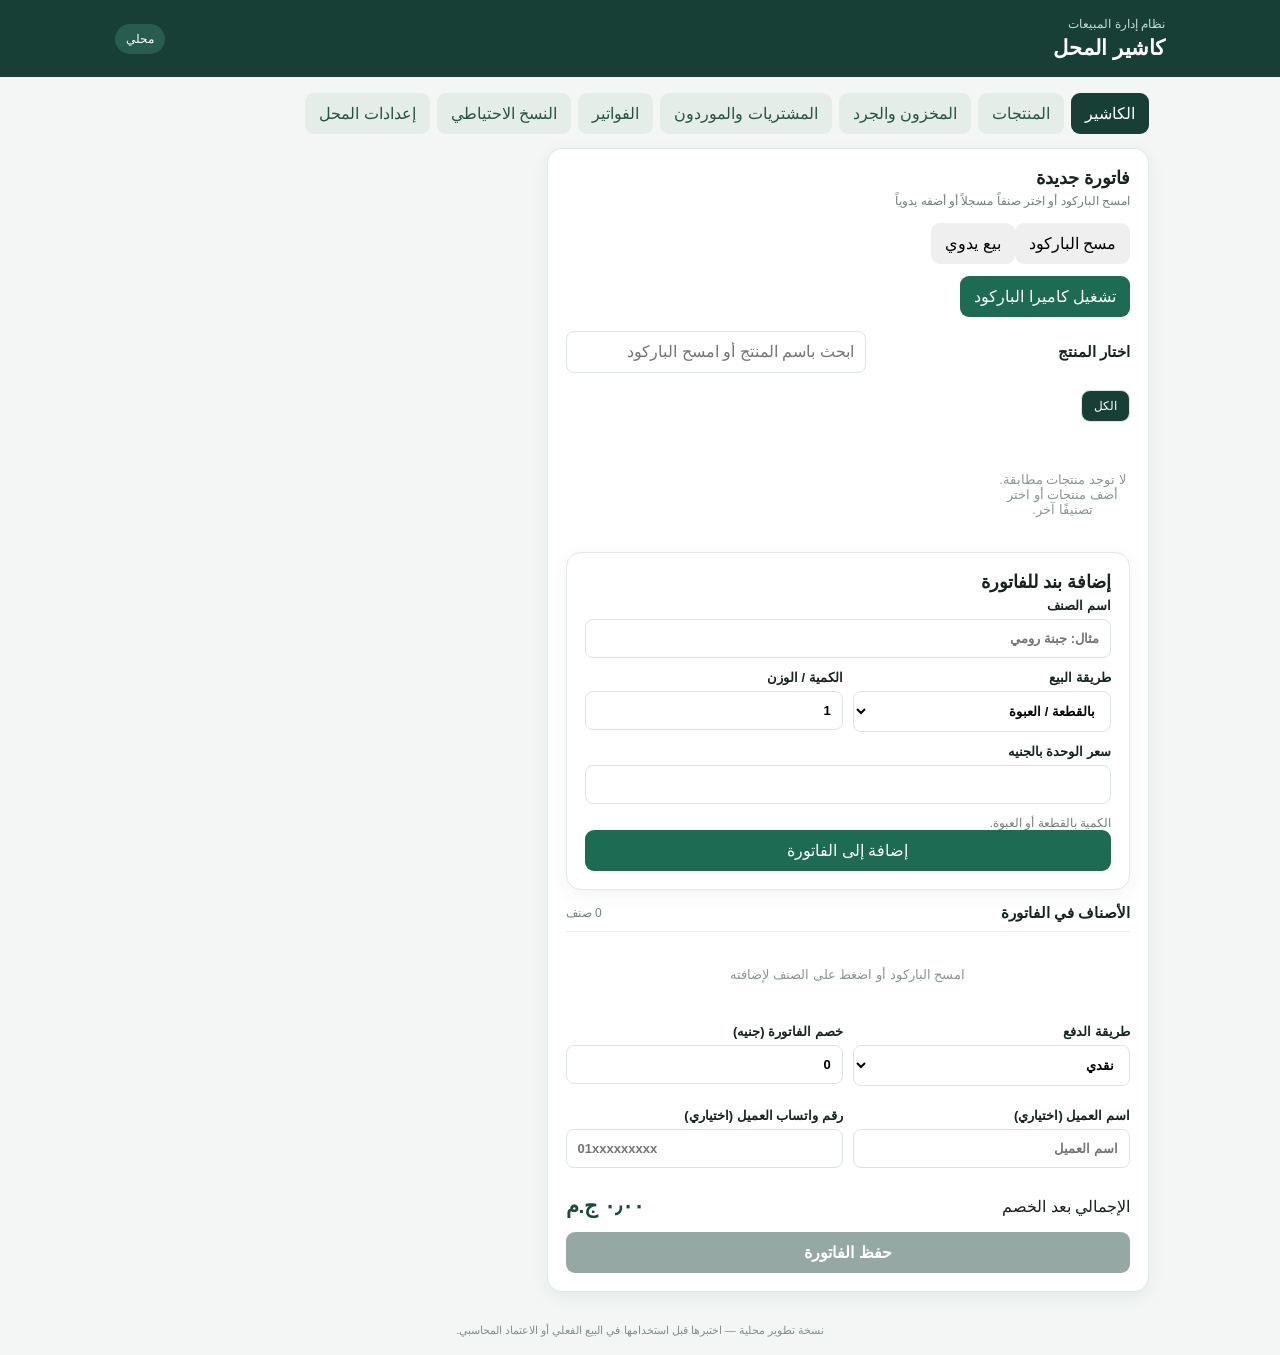
==== commit 7f72522a: "Sync updated mobile tab layouts into Android assets" ====
--- a/android-app/app/src/main/assets/www/index.html
+++ b/android-app/app/src/main/assets/www/index.html
@@ -15,13 +15,14 @@
 <section class="view active" id="view-sale">
 <div class="panel">
 <div class="section-heading"><div><h2>فاتورة جديدة</h2><p>امسح الباركود أو اختر صنفاً مسجلاً أو أضفه يدوياً</p></div></div>
-<div class="actions"><button class="primary" id="scanButton">مسح باركود بالكاميرا</button><button class="secondary" id="manualButton">بيع يدوي</button></div>
-
-<div class="mobile-product-browser">
+<div class="inner-tabs" data-subtab-group="cashier"><button type="button" class="inner-tab active" data-subtab="scan">مسح الباركود</button><button type="button" class="inner-tab" data-subtab="manual">بيع يدوي</button></div><div class="inner-tab-panel active" data-subpanel-group="cashier" data-subpanel="scan"><div class="actions"><button class="primary" id="scanButton">تشغيل كاميرا الباركود</button></div><div class="mobile-product-browser">
   <div class="quick-head"><h3>اختار المنتج</h3><input id="quickSearch" placeholder="ابحث باسم المنتج أو امسح الباركود"></div>
   <div id="quickCategories" class="category-list"></div>
   <div id="quickProducts" class="quick-products"><p class="empty">أضف منتجات من قسم المنتجات لتظهر هنا.</p></div>
-</div>
+</div></div><div class="inner-tab-panel" data-subpanel-group="cashier" data-subpanel="manual"><div class="panel form-panel manual-sale-panel"><h2>إضافة بند للفاتورة</h2>
+<form id="itemForm"><label>اسم الصنف<input id="itemName" required placeholder="مثال: جبنة رومي"></label>
+<div class="form-grid"><label>طريقة البيع<select id="saleType"><option value="piece">بالقطعة / العبوة</option><option value="weight">بالوزن (كيلو)</option><option value="manual">سعر مباشر يدوي</option></select></label><label>الكمية / الوزن<input id="itemQuantity" type="number" min="0.001" step="0.001" value="1" required></label></div>
+<label>سعر الوحدة بالجنيه<input id="itemPrice" type="number" min="0" step="0.01" required></label><p class="hint" id="unitHint">الكمية بالقطعة أو العبوة.</p><button class="primary full">إضافة إلى الفاتورة</button></form></div></div>
 <div class="invoice-panel" id="invoicePanel" aria-label="فاتورة البيع">
   <div class="invoice-drawer-top"><div><h3>فاتورة البيع</h3><p>راجع الأصناف والمبالغ قبل الحفظ</p></div><button class="secondary" type="button" id="closeInvoice">إغلاق</button></div>
   <div class="cart-head"><h3>الأصناف في الفاتورة</h3><span id="cartCount">0 صنف</span></div>
@@ -34,32 +35,22 @@
   <div class="total-row"><span>الإجمالي بعد الخصم</span><strong id="grandTotal">0.00 ج.م</strong></div>
   <button class="checkout" id="checkoutButton" disabled>حفظ الفاتورة</button>
 </div>
-</div>
-<div class="panel form-panel" id="manualPanel"><h2>إضافة بند للفاتورة</h2>
-<form id="itemForm"><label>اسم الصنف<input id="itemName" required placeholder="مثال: جبنة رومي"></label>
-<div class="form-grid"><label>طريقة البيع<select id="saleType"><option value="piece">بالقطعة / العبوة</option><option value="weight">بالوزن (كيلو)</option><option value="manual">سعر مباشر يدوي</option></select></label><label>الكمية / الوزن<input id="itemQuantity" type="number" min="0.001" step="0.001" value="1" required></label></div>
-<label>سعر الوحدة بالجنيه<input id="itemPrice" type="number" min="0" step="0.01" required></label><p class="hint" id="unitHint">الكمية بالقطعة أو العبوة.</p><button class="primary full">إضافة إلى الفاتورة</button></form></div>
-</section>
-<section class="view" id="view-products">
-<div class="panel"><div class="section-heading"><div><h2>إدارة المنتجات</h2><p>تسجيل المنتجات المغلفة والسائبة بدون اشتراط باركود</p></div></div>
+</div></section>
+<section class="view" id="view-products"><div class="inner-tabs" data-subtab-group="products"><button type="button" class="inner-tab active" data-subtab="list">قائمة المنتجات</button><button type="button" class="inner-tab" data-subtab="add">إضافة منتج</button></div><div class="inner-tab-panel active" data-subpanel-group="products" data-subpanel="list"><div class="panel"><div class="quick-head"><h2>قائمة المنتجات</h2><input id="productSearch" placeholder="بحث بالاسم أو الباركود"></div><div id="productCategories" class="category-list"></div><div id="productList"></div></div></div><div class="inner-tab-panel" data-subpanel-group="products" data-subpanel="add"><div class="panel"><div class="section-heading"><div><h2>إدارة المنتجات</h2><p>تسجيل المنتجات المغلفة والسائبة بدون اشتراط باركود</p></div></div>
 <form id="productForm"><input id="productId" type="hidden"><div class="form-grid"><label>اسم المنتج<input id="productName" required></label><div class="barcode-field"><label for="productBarcode">الباركود (اختياري)<input id="productBarcode" inputmode="numeric" autocomplete="off"></label><button class="secondary" type="button" id="scanProductBarcode">مسح الباركود بالكاميرا</button></div></div>
 <div class="form-grid"><label>التصنيف<input id="productCategory" placeholder="مثال: ألبان"></label><label>وحدة البيع<select id="productUnit"><option value="piece">قطعة / عبوة</option><option value="kg">كيلو</option><option value="gram">جرام</option></select></label></div>
 <div class="form-grid"><label>سعر البيع بالجنيه للوحدة المختارة (قطعة أو كيلو أو جرام)<input id="productPrice" type="number" min="0" step="0.01" required></label><label>تكلفة الشراء (اختياري)<input id="productCost" type="number" min="0" step="0.01"></label></div>
 <label class="check-label"><input id="trackStock" type="checkbox"> متابعة المخزون لهذا المنتج</label><div id="stockLabel" hidden><div class="form-grid"><label>الرصيد الحالي<input id="productStock" type="number" min="0" step="0.001" value="0"></label><label>حد التنبيه عند الوصول إلى<input id="productMinStock" type="number" min="0" step="0.001" value="0"></label></div><p class="hint">عند وصول الرصيد إلى هذا الحد يظهر الصنف في تنبيهات النواقص. اتركه صفرًا لإيقاف التنبيه.</p></div>
-<div class="actions"><button class="primary" type="submit">حفظ المنتج</button><button class="secondary" type="button" id="resetProduct">منتج جديد</button></div></form></div>
-<div class="panel"><div class="quick-head"><h2>قائمة المنتجات</h2><input id="productSearch" placeholder="بحث بالاسم أو الباركود"></div><div id="productList"></div></div>
-<div class="panel catalog-panel">
+<div class="actions"><button class="primary" type="submit">حفظ المنتج</button><button class="secondary" type="button" id="resetProduct">منتج جديد</button></div></form></div><div class="panel catalog-panel">
   <div class="section-heading catalog-heading"><div><h2>كتالوج المنتجات المصرية الجاهز</h2><p id="catalogSummary">كتالوج بداية قابل للبحث والإضافة.</p></div><button class="primary" type="button" id="catalogImportAll">إضافة الكتالوج كاملًا</button></div>
   <p class="hint">أسعار بداية استرشادية بالجنيه، جُمعت من رصد المتاجر يوم 8 نوفمبر 2026 وبعضها تقديري؛ راجع سعر العبوة عند الاستلام. أصناف السجائر تُسجل يدويًا من نموذج المنتج.</p>
   <input id="catalogSearch" class="catalog-search" placeholder="ابحث عن منتج أو ماركة أو حجم">
   <div id="catalogCategories" class="category-list"></div>
   <div id="catalogList" class="catalog-list"></div>
   <p class="hint" id="catalogMessage">اختَر الصنف لإضافته إلى قائمة منتجات المحل.</p>
-</div>
-</section>
-
-<section class="view" id="view-inventory">
-  <div class="panel">
+</div></div></section>
+
+<section class="view" id="view-inventory"><div class="inner-tabs" data-subtab-group="inventory"><button type="button" class="inner-tab active" data-subtab="alerts">تنبيهات المخزون</button><button type="button" class="inner-tab" data-subtab="adjustment">تسوية حركة مخزون</button><button type="button" class="inner-tab" data-subtab="stocktake">الجرد الفعلي</button><button type="button" class="inner-tab" data-subtab="balances">رصيد الأصناف</button><button type="button" class="inner-tab" data-subtab="movements">حركة المخزون</button></div><div class="inner-tab-panel active" data-subpanel-group="inventory" data-subpanel="alerts"><div class="panel">
     <div class="section-heading">
       <div><h2>ملخص المخزون</h2><p>الأرصدة الحالية والتنبيهات وقيمة المخزون بالتكلفة المسجلة</p></div>
       <button class="secondary" id="refreshInventory" type="button">تحديث</button>
@@ -70,14 +61,10 @@
       <article class="stock-stat"><span>نفد المخزون</span><strong id="stockOutCount">0</strong></article>
       <article class="stock-stat"><span>قيمة المخزون بالتكلفة</span><strong id="stockCostValue">0.00 ج.م</strong></article>
     </div>
-  </div>
-
-  <div class="panel">
+  </div><div class="panel">
     <div class="section-heading"><div><h2>تنبيهات المخزون</h2><p>الأصناف التي وصلت إلى حد إعادة الطلب أو نفدت</p></div></div>
     <div id="inventoryAlerts"><p class="empty">لا توجد تنبيهات.</p></div>
-  </div>
-
-  <div class="panel">
+  </div></div><div class="inner-tab-panel" data-subpanel-group="inventory" data-subpanel="adjustment"><div class="panel">
     <h2>تسوية حركة مخزون</h2>
     <p class="hint">لتسجيل زيادة أو نقص أو ضبط الرصيد الفعلي مع كتابة سبب واضح. كل تسوية تسجل في سجل الحركة.</p>
     <form id="stockAdjustmentForm">
@@ -90,9 +77,7 @@
       <button class="primary" type="submit">حفظ حركة المخزون</button>
       <p class="hint" id="adjustmentMessage" role="status"></p>
     </form>
-  </div>
-
-  <div class="panel">
+  </div></div><div class="inner-tab-panel" data-subpanel-group="inventory" data-subpanel="stocktake"><div class="panel">
     <div class="section-heading"><div><h2>جرد فعلي</h2><p>قارن الكميات الفعلية بالأرصدة المسجلة واعتمد الفروق دفعة واحدة</p></div><button class="primary" id="startStocktakeButton" type="button">بدء جرد جديد</button></div>
     <div id="stocktakeEditor" hidden>
       <p class="hint">الجرد الحالي يشمل الأصناف المفعّل لها تتبع المخزون. أدخل الكمية التي وجدتها فعليًا؛ اترك الكمية كما هي إذا لم تعدّ الصنف.</p>
@@ -101,81 +86,91 @@
       <p class="hint" id="stocktakeMessage" role="status"></p>
     </div>
     <div id="stocktakeHistory"></div>
-  </div>
-
-  <div class="panel">
+  </div></div><div class="inner-tab-panel" data-subpanel-group="inventory" data-subpanel="balances"><div class="panel">
     <div class="section-heading"><div><h2>رصيد الأصناف</h2><p>كل الأصناف التي تتابع مخزونها حاليًا</p></div></div>
     <div class="table-scroll" id="inventoryTable"></div>
-  </div>
-
-  <div class="panel">
+  </div></div><div class="inner-tab-panel" data-subpanel-group="inventory" data-subpanel="movements"><div class="panel">
     <div class="section-heading"><div><h2>آخر حركات المخزون</h2><p>بيع وشراء وتسويات وجرد</p></div></div>
     <div id="movementList"></div>
-  </div>
-</section>
+  </div></div></section>
 
 <section class="view" id="view-purchases">
-  <div class="panel">
-    <h2>إضافة مورد</h2>
-    <form id="supplierForm">
-      <label>اسم المورد<input id="supplierName" required maxlength="90" placeholder="اسم المورد أو الشركة"></label>
+  <div class="inner-tabs" data-subtab-group="purchases">
+    <button type="button" class="inner-tab active" data-subtab="add-supplier">إضافة مورد</button>
+    <button type="button" class="inner-tab" data-subtab="purchase">فاتورة مشتريات</button>
+    <button type="button" class="inner-tab" data-subtab="payment">سداد حساب مورد</button>
+    <button type="button" class="inner-tab" data-subtab="history">سجل المشتريات</button>
+  </div>
+
+  <div class="inner-tab-panel active" data-subpanel-group="purchases" data-subpanel="add-supplier">
+    <div class="panel">
+      <h2>إضافة مورد</h2>
+      <form id="supplierForm">
+        <label>اسم المورد<input id="supplierName" required maxlength="90" placeholder="اسم المورد أو الشركة"></label>
+        <div class="form-grid">
+          <label>رقم الهاتف<input id="supplierPhone" type="tel" inputmode="tel" maxlength="24" placeholder="رقم التواصل"></label>
+          <label>رصيد سابق مستحق للمورد (جنيه)<input id="supplierOpeningBalance" type="number" min="0" step="0.01" value="0"></label>
+        </div>
+        <button class="primary" type="submit">حفظ المورد</button>
+        <p class="hint" id="supplierMessage" role="status"></p>
+      </form>
+    </div>
+  </div>
+
+  <div class="inner-tab-panel" data-subpanel-group="purchases" data-subpanel="purchase">
+    <div class="panel">
+      <h2>فاتورة مشتريات جديدة</h2>
+      <p class="hint">إضافة المشتريات تزيد رصيد المخزون تلقائيًا، وتحدّث تكلفة الصنف بمتوسط التكلفة المرجح. اختر المورد والمبلغ المدفوع لحساب المديونية.</p>
+      <form id="purchaseItemForm">
+        <label>الصنف<select id="purchaseProduct" required></select></label>
+        <div class="form-grid">
+          <label>الكمية<input id="purchaseQuantity" type="number" min="0.001" step="0.001" value="1" required inputmode="decimal"></label>
+          <label>تكلفة الوحدة<input id="purchaseUnitCost" type="number" min="0" step="0.01" required inputmode="decimal"></label>
+        </div>
+        <button class="secondary" type="submit">إضافة إلى المشتريات</button>
+      </form>
+      <div id="purchaseDraftList"><p class="empty">لم تتم إضافة أصناف إلى فاتورة الشراء.</p></div>
+      <div class="purchase-total-row"><span>إجمالي المشتريات</span><strong id="purchaseDraftTotal">0.00 ج.م</strong></div>
+      <label>المورد<select id="purchaseSupplier"><option value="">بدون مورد محدد</option></select></label>
       <div class="form-grid">
-        <label>رقم الهاتف<input id="supplierPhone" type="tel" inputmode="tel" maxlength="24" placeholder="رقم التواصل"></label>
-        <label>رصيد سابق مستحق للمورد (جنيه)<input id="supplierOpeningBalance" type="number" min="0" step="0.01" value="0"></label>
+        <label>المدفوع الآن<input id="purchasePaidAmount" type="number" min="0" step="0.01" value="0" inputmode="decimal"></label>
+        <label>طريقة الدفع<select id="purchasePaymentMethod"><option value="cash">نقدي</option><option value="electronic">إلكتروني</option></select></label>
       </div>
-      <button class="primary" type="submit">حفظ المورد</button>
-      <p class="hint" id="supplierMessage" role="status"></p>
-    </form>
-  </div>
-
-  <div class="panel">
-    <h2>فاتورة مشتريات جديدة</h2>
-    <p class="hint">إضافة المشتريات تزيد رصيد المخزون تلقائيًا، وتحدّث تكلفة الصنف بمتوسط التكلفة المرجح. اختر المورد والمبلغ المدفوع لحساب المديونية.</p>
-    <form id="purchaseItemForm">
-      <label>الصنف<select id="purchaseProduct" required></select></label>
-      <div class="form-grid">
-        <label>الكمية<input id="purchaseQuantity" type="number" min="0.001" step="0.001" value="1" required inputmode="decimal"></label>
-        <label>تكلفة الوحدة<input id="purchaseUnitCost" type="number" min="0" step="0.01" required inputmode="decimal"></label>
-      </div>
-      <button class="secondary" type="submit">إضافة إلى المشتريات</button>
-    </form>
-    <div id="purchaseDraftList"><p class="empty">لم تتم إضافة أصناف إلى فاتورة الشراء.</p></div>
-    <div class="purchase-total-row"><span>إجمالي المشتريات</span><strong id="purchaseDraftTotal">0.00 ج.م</strong></div>
-    <label>المورد<select id="purchaseSupplier"><option value="">بدون مورد محدد</option></select></label>
-    <div class="form-grid">
-      <label>المدفوع الآن<input id="purchasePaidAmount" type="number" min="0" step="0.01" value="0" inputmode="decimal"></label><p class="hint" id="purchaseDuePreview">المتبقي بعد السداد: 0.00 ج.م</p>
-      <label>طريقة الدفع<select id="purchasePaymentMethod"><option value="cash">نقدي</option><option value="electronic">إلكتروني</option></select></label>
-    </div>
-    <label>ملاحظة / رقم فاتورة المورد<input id="purchaseNote" maxlength="140" placeholder="اختياري"></label>
-    <button class="checkout" id="savePurchaseButton" type="button" disabled>حفظ فاتورة المشتريات وتحديث المخزون</button>
-    <p class="hint" id="purchaseMessage" role="status"></p>
-  </div>
-
-  <div class="panel">
-    <h2>سداد حساب مورد</h2>
-    <p class="hint">سجل أي دفعة لاحقة للمورد؛ سيتم خصمها من رصيده المستحق.</p>
-    <form id="supplierPaymentForm">
-      <label>المورد<select id="paymentSupplier" required></select></label>
-      <div class="form-grid">
-        <label>مبلغ السداد<input id="supplierPaymentAmount" type="number" min="0.01" step="0.01" required inputmode="decimal"></label>
-        <label>طريقة السداد<select id="supplierPaymentMethod"><option value="cash">نقدي</option><option value="electronic">إلكتروني</option></select></label>
-      </div>
-      <label>ملاحظة<input id="supplierPaymentNote" maxlength="140" placeholder="رقم إيصال أو ملاحظة"></label>
-      <button class="primary" type="submit">تسجيل السداد</button>
-      <p class="hint" id="supplierPaymentMessage" role="status"></p>
-    </form>
-  </div>
-
-  <div class="panel">
-    <div class="section-heading"><div><h2>الموردون وأرصدتهم</h2><p>الرصيد الموجب يعني مبلغًا مستحقًا للمورد</p></div></div>
-    <div id="supplierList"></div>
-    <label>كشف حساب مورد<select id="statementSupplier"></select></label>
-    <div id="supplierStatement"><p class="empty">اختر موردًا لعرض كشف حسابه.</p></div>
-  </div>
-
-  <div class="panel">
-    <div class="section-heading"><div><h2>سجل المشتريات</h2><p>فواتير الشراء والمدفوع والمتبقي</p></div></div>
-    <div id="purchaseHistory"></div>
+      <p class="hint" id="purchaseDuePreview">المتبقي بعد السداد: 0.00 ج.م</p>
+      <label>ملاحظة / رقم فاتورة المورد<input id="purchaseNote" maxlength="140" placeholder="اختياري"></label>
+      <button class="checkout" id="savePurchaseButton" type="button" disabled>حفظ فاتورة المشتريات وتحديث المخزون</button>
+      <p class="hint" id="purchaseMessage" role="status"></p>
+    </div>
+  </div>
+
+  <div class="inner-tab-panel" data-subpanel-group="purchases" data-subpanel="payment">
+    <div class="panel">
+      <h2>سداد حساب مورد</h2>
+      <p class="hint">سجل أي دفعة لاحقة للمورد؛ سيتم خصمها من رصيده المستحق.</p>
+      <form id="supplierPaymentForm">
+        <label>المورد<select id="paymentSupplier" required></select></label>
+        <div class="form-grid">
+          <label>مبلغ السداد<input id="supplierPaymentAmount" type="number" min="0.01" step="0.01" required inputmode="decimal"></label>
+          <label>طريقة السداد<select id="supplierPaymentMethod"><option value="cash">نقدي</option><option value="electronic">إلكتروني</option></select></label>
+        </div>
+        <label>ملاحظة<input id="supplierPaymentNote" maxlength="140" placeholder="رقم إيصال أو ملاحظة"></label>
+        <button class="primary" type="submit">تسجيل السداد</button>
+        <p class="hint" id="supplierPaymentMessage" role="status"></p>
+      </form>
+    </div>
+    <div class="panel">
+      <div class="section-heading"><div><h2>الموردون وأرصدتهم</h2><p>الرصيد الموجب يعني مبلغًا مستحقًا للمورد</p></div></div>
+      <div id="supplierList"></div>
+      <label>كشف حساب مورد<select id="statementSupplier"></select></label>
+      <div id="supplierStatement"><p class="empty">اختر موردًا لعرض كشف حسابه.</p></div>
+    </div>
+  </div>
+
+  <div class="inner-tab-panel" data-subpanel-group="purchases" data-subpanel="history">
+    <div class="panel">
+      <div class="section-heading"><div><h2>سجل المشتريات</h2><p>فواتير الشراء والمدفوع والمتبقي</p></div></div>
+      <div id="purchaseHistory"></div>
+    </div>
   </div>
 </section>
 
--- a/android-app/app/src/main/assets/www/styles.css
+++ b/android-app/app/src/main/assets/www/styles.css
@@ -214,3 +214,62 @@
   .invoice-actions button{flex:1}
   .receipt-actions{grid-template-columns:1fr}
 }
+
+
+/* Inventory and purchasing workflows */
+.stock-summary-grid{display:grid;grid-template-columns:repeat(4,minmax(0,1fr));gap:9px;margin-top:14px}
+.stock-stat{border:1px solid #e3ebe6;background:#f7faf8;border-radius:12px;padding:13px;min-width:0}
+.stock-stat span{display:block;color:#6d7a72;font-size:11px;margin-bottom:8px}
+.stock-stat strong{display:block;color:#174d3c;font-size:18px;overflow-wrap:anywhere}
+.stock-alert-row,.movement-row,.history-row,.supplier-row,.purchase-draft-row,.stocktake-row{display:flex;align-items:center;justify-content:space-between;gap:12px;padding:11px 0;border-bottom:1px solid #edf0ee}
+.stock-alert-row:last-child,.movement-row:last-child,.history-row:last-child,.supplier-row:last-child,.purchase-draft-row:last-child,.stocktake-row:last-child{border-bottom:0}
+.stock-alert-row strong,.movement-row strong,.history-row strong,.supplier-row strong,.purchase-draft-row strong,.stocktake-row strong{display:block;font-size:13px}
+.stock-alert-row small,.movement-row small,.history-row small,.supplier-row small,.purchase-draft-row small,.stocktake-row small{display:block;color:#76827b;font-size:11px;margin-top:4px}
+.stock-status{display:inline-flex;align-items:center;white-space:nowrap;border-radius:20px;padding:5px 9px;font-size:10px;background:#edf3ef;color:#35614c}
+.stock-status.low{background:#fff2d9;color:#8b5b00}
+.stock-status.out{background:#fde9e7;color:#a2372d}
+.stock-alert-row.low{background:#fffdf8}
+.stock-alert-row.out{background:#fffafa}
+.table-scroll{width:100%;overflow:auto;overscroll-behavior-inline:contain}
+.data-table{width:100%;min-width:520px;border-collapse:collapse;font-size:12px}
+.data-table th,.data-table td{padding:10px 9px;border-bottom:1px solid #e9eeeb;text-align:right;white-space:nowrap}
+.data-table th{background:#f4f7f5;color:#42544a;font-weight:bold}
+.data-table tbody tr:last-child td{border-bottom:0}
+.movement-positive{color:#18764f}
+.movement-negative{color:#b23d32}
+.supplier-due{color:#a54a27}
+.supplier-clear{color:#18764f}
+.supplier-balance-summary{margin:10px 0 0;padding:11px;border-radius:9px;background:#f1f7f3;color:#244f3c}
+.purchase-total-row{display:flex;justify-content:space-between;align-items:center;padding:13px 0;margin:8px 0;border-top:1px solid #edf0ee;border-bottom:1px solid #edf0ee}
+.purchase-total-row strong{font-size:20px;color:#174d3c}
+.purchase-draft-row{gap:8px}
+.purchase-draft-row>div{min-width:0;flex:1}
+.purchase-draft-row>strong{white-space:nowrap}
+.stocktake-row{align-items:center}
+.stocktake-row>div{flex:1;min-width:0}
+.stocktake-row label{width:120px;max-width:38%;margin:0}
+.stocktake-row input{margin-top:4px}
+#stocktakeEditor{border-top:1px solid #e8eeea;padding-top:12px;margin-top:12px}
+#stocktakeRows{max-height:55vh;overflow:auto}
+@media(max-width:700px){
+  .stock-summary-grid{grid-template-columns:repeat(2,minmax(0,1fr))}
+  .stock-stat strong{font-size:16px}
+  .stock-alert-row,.movement-row,.history-row,.supplier-row{align-items:flex-start}
+  .stock-alert-row .stock-status{margin-inline-start:auto}
+  .stocktake-row label{width:104px}
+  #view-inventory.active,#view-purchases.active{grid-template-columns:1fr}
+  #view-inventory .panel,#view-purchases .panel{padding:14px}
+  .data-table{font-size:11px}
+}
+@media(max-width:360px){
+  .stocktake-row{gap:6px}
+  .stocktake-row label{width:88px;max-width:34%}
+  .stock-alert-row strong,.movement-row strong,.history-row strong,.supplier-row strong{font-size:12px}
+}
+
+.stocktake-differences{background:#f8faf8;border-radius:9px;padding:8px 12px;margin:0 0 8px 0}
+.stocktake-differences>div{display:flex;justify-content:space-between;gap:10px;padding:6px 0;border-bottom:1px solid #e8eeea;font-size:12px}
+.stocktake-differences>div:last-child{border-bottom:0}
+.purchase-history-actions{display:flex;align-items:center;gap:8px;flex-shrink:0}
+.purchase-history-actions button{padding:7px 9px;font-size:11px}
+@media(max-width:420px){.purchase-history-actions{flex-direction:column;align-items:flex-end}}
